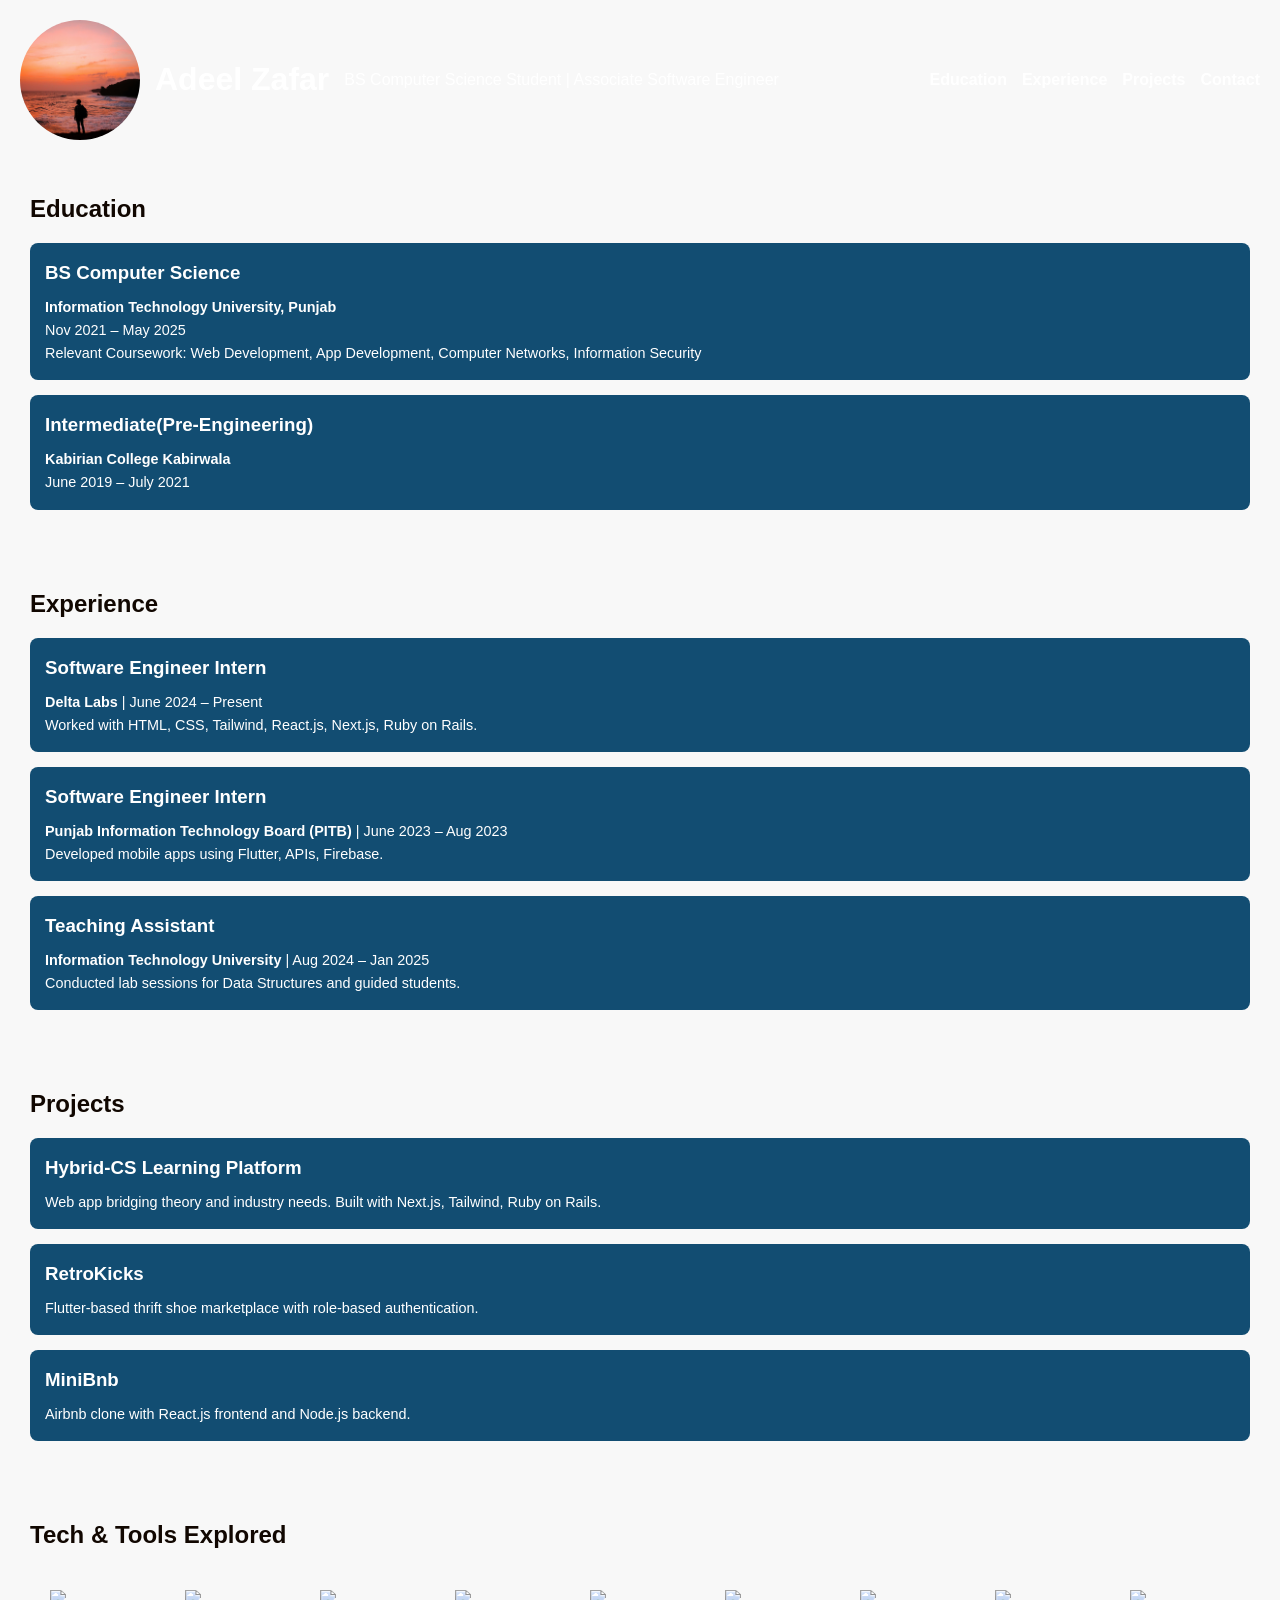
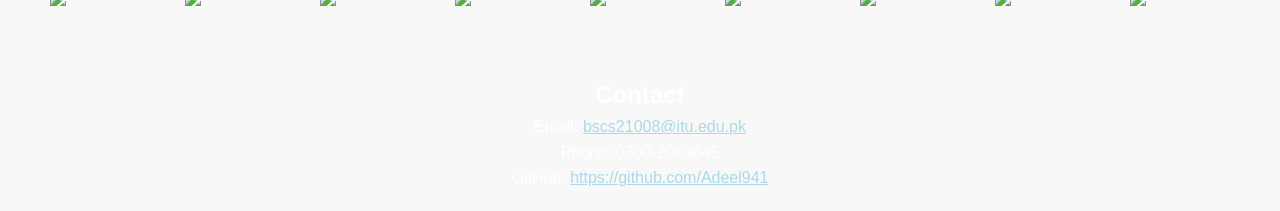
==== index.html @ 144e8c80 "Rename portfolio.html to index.html for GitHub Pages" ====
<!DOCTYPE html>
<html lang="en">
  <head>
    <meta charset="UTF-8" />
    <meta name="viewport" content="width=device-width, initial-scale=1.0" />
    <title>Adeel Zafar | Portfolio</title>
    <link rel="stylesheet" href="portfolio.css" />
    <link
      rel="stylesheet"
      href="https://cdn.jsdelivr.net/gh/devicons/devicon@latest/devicon.min.css"
    />
  </head>
  <body>
    <header>
      <div id="profile"></div>
      <nav>
        <a href="#education">Education</a>
        <a href="#experience">Experience</a>
        <a href="#projects">Projects</a>
        <a href="#contact">Contact</a>
      </nav>
    </header>

    <section id="education">
      <h2>Education</h2>
      <div id="edu"></div>
    </section>

    <section id="experience">
      <h2>Experience</h2>
      <div id="exp"></div>
    </section>

    <section id="projects">
      <h2>Projects</h2>
      <div id="pro"></div>
    </section>

    <section>
      <h2>Tech & Tools Explored</h2>
      <div class="tool">
        <img src="https://cdn.simpleicons.org/react/61DAFB"  />
        <img src="https://cdn.simpleicons.org/nextdotjs/000000"  />
        <img src="https://cdn.simpleicons.org/github/181717"  />
        <img src="https://cdn.simpleicons.org/postman/FF6C37" />
        <img src="https://cdn.simpleicons.org/jira/0052CC"/>
        <img src="https://cdn.simpleicons.org/html5/E34F26"  />
        <img src="https://cdn.simpleicons.org/javascript/F7DF1E" />
        <img src="https://cdn.simpleicons.org/tailwindcss/06B6D4"  />
        <img src="https://cdn.simpleicons.org/cplusplus/00599C"/>
      </div>
    </section>

    <footer id="contact">
      <h2>Contact</h2>
      <div id="fot"></div>
    </footer>
    <script src="script.js"></script>
  </body>
</html>
---- portfolio.css ----
* {
  margin: 0;
  padding: 0;
}

body {
  font-family: Arial, sans-serif;
  line-height: 1.6;
  background-color: #f8f8f8;
}

header {
  background-image: url("https://t4.ftcdn.net/jpg/08/29/92/35/240_F_829923583_Q9qvQUSqXo0URtHNzwwFqU0H0ByKXz1Y.jpg");
  background-size: cover;
  padding: 20px;
  display: flex;
  justify-content: space-between;
  align-items: center;
  flex-wrap: wrap;
}
header #profile {
  display: flex;
  align-items: center;
  gap: 15px;
  color: white;
}
header #profile img {
  border-radius: 50%;
  width: 120px;
  height: 120px;
}
header nav {
  display: flex;
  gap: 15px;
}
header nav a {
  color: white;
  text-decoration: none;
  font-weight: bold;
}
header nav a:hover {
  text-decoration: underline;
}

footer {
  background-image: url("https://t4.ftcdn.net/jpg/08/29/92/35/240_F_829923583_Q9qvQUSqXo0URtHNzwwFqU0H0ByKXz1Y.jpg");
  background-size: cover;
  color: white;
  padding: 20px;
  text-align: center;
}
footer a {
  color: lightblue;
}

.tool {
  display: flex;
  padding: 20px;
  gap: 20px;
  flex-wrap: wrap;
  justify-content: space-between;
}
.tool img {
  width: 100px;
  transition: transform 0.3s ease, filter 0.3s ease;
}
.tool img:hover {
  transform: scale(1.4);
  filter: drop-shadow(0 4px 8px rgba(0, 0, 0, 0.4));
}

section {
  padding: 30px;
}
section h2 {
  color: #110701;
  margin-bottom: 15px;
}
section .card {
  background-color: rgb(18, 77, 114);
  padding: 15px;
  border-radius: 8px;
  margin-bottom: 15px;
}
section .card h3 {
  color: rgb(255, 255, 255);
  margin-bottom: 8px;
}
section .card p {
  color: white;
  font-size: 0.9rem;
}

@media (max-width: 600px) {
  header {
    flex-direction: column;
    align-items: center;
    text-align: center;
  }
  header #profile {
    flex-direction: column;
    align-items: center;
  }
  header nav {
    flex-direction: column;
    gap: 10px;
    margin-top: 15px;
  }
  header nav a {
    font-size: 0.9rem;
  }
  .tool {
    justify-content: center;
    gap: 15px;
    padding: 10px;
  }
  .tool img {
    width: 60px;
  }
}

/*# sourceMappingURL=portfolio.css.map */
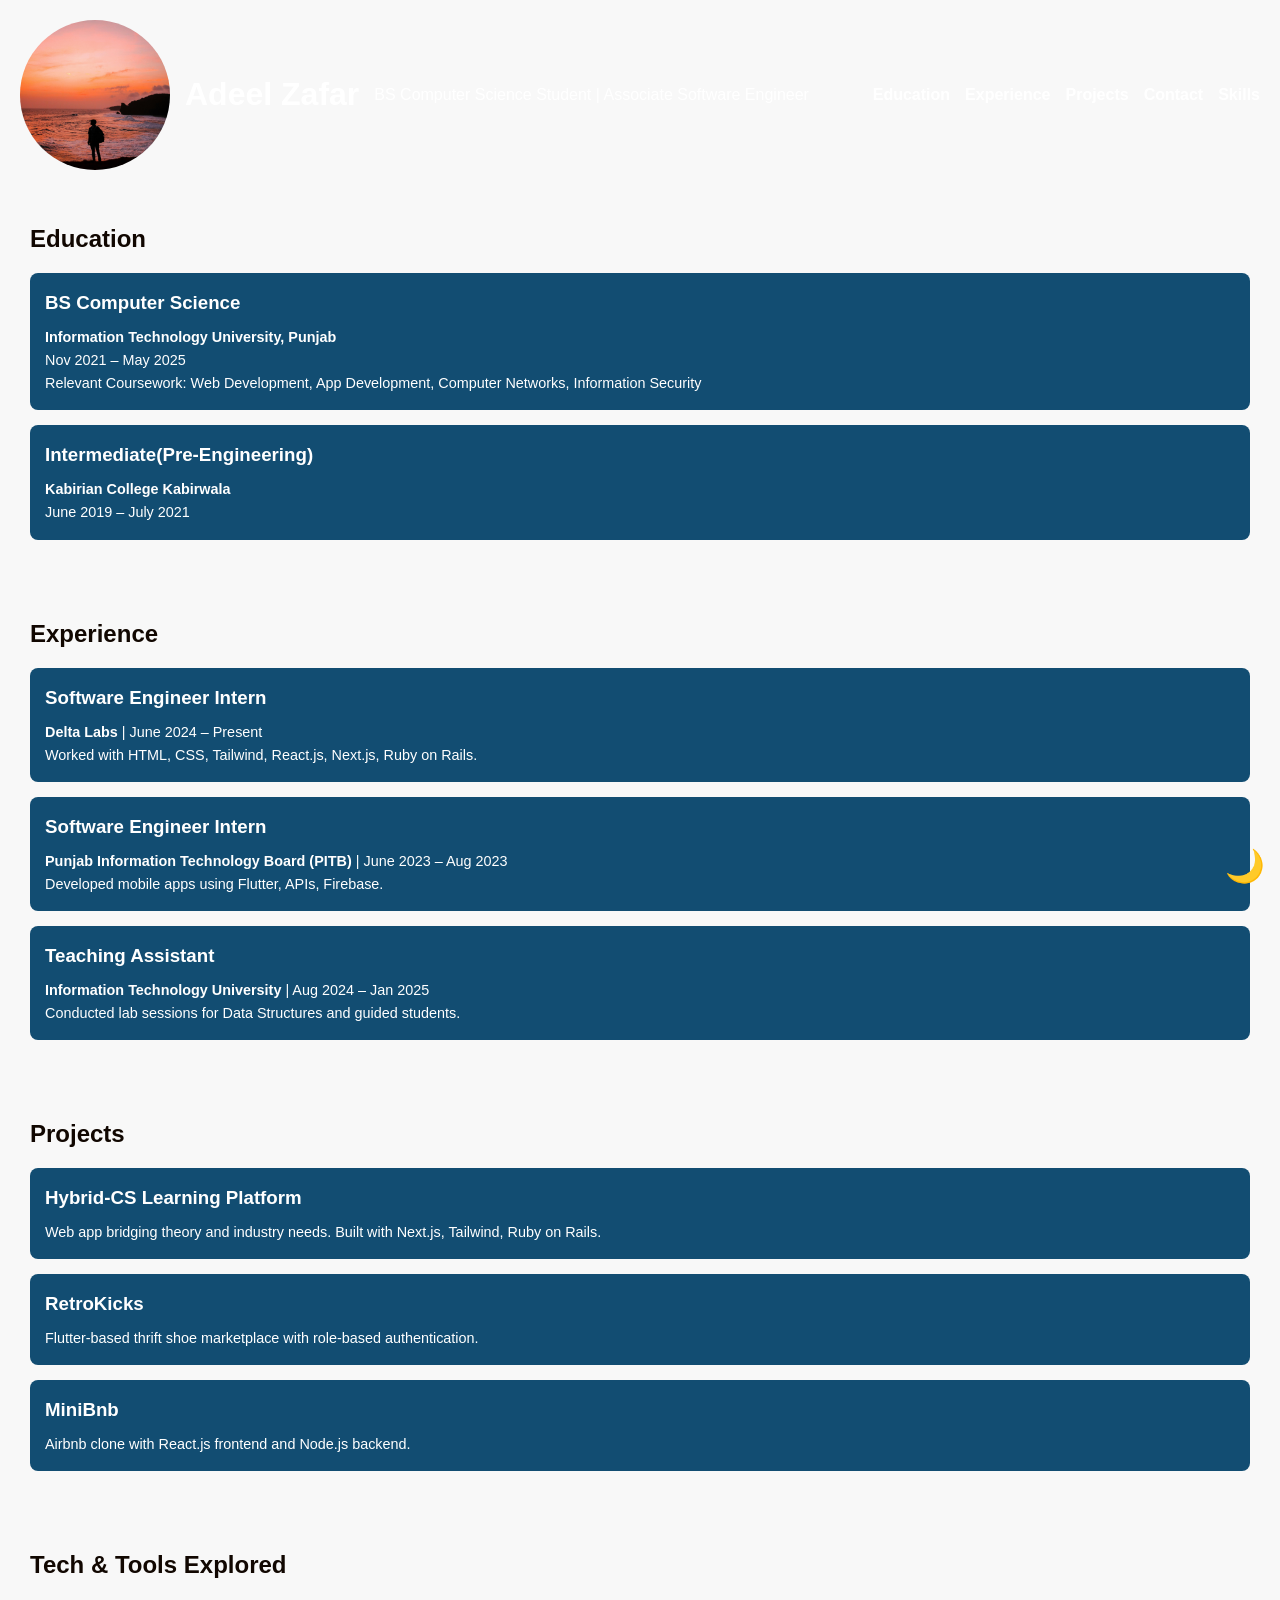
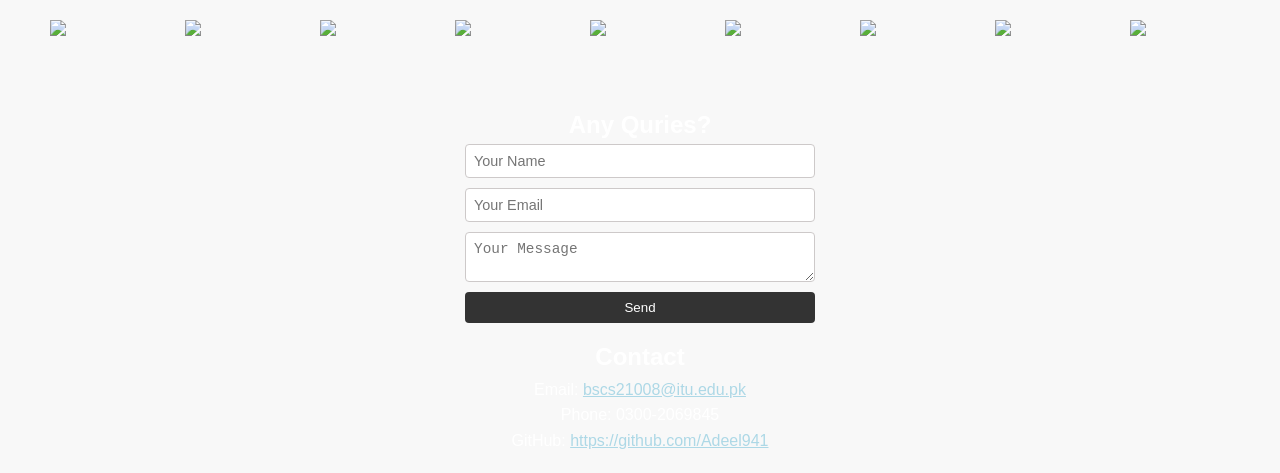
==== commit 2a28e9fa: "add user interaction" ====
--- a/index.html
+++ b/index.html
@@ -12,12 +12,14 @@
   </head>
   <body>
     <header>
+      <button id="change">🌙</button>
       <div id="profile"></div>
       <nav>
         <a href="#education">Education</a>
         <a href="#experience">Experience</a>
         <a href="#projects">Projects</a>
         <a href="#contact">Contact</a>
+        <a href="#tools">Skills</a>
       </nav>
     </header>
 
@@ -36,12 +38,12 @@
       <div id="pro"></div>
     </section>
 
-    <section>
+    <section id="tools">
       <h2>Tech & Tools Explored</h2>
       <div class="tool">
         <img src="https://cdn.simpleicons.org/react/61DAFB"  />
-        <img src="https://cdn.simpleicons.org/nextdotjs/000000"  />
-        <img src="https://cdn.simpleicons.org/github/181717"  />
+        <img src="https://cdn.simpleicons.org/dart/0175C2" />
+        <img src="https://cdn.simpleicons.org/flutter/02569B" />
         <img src="https://cdn.simpleicons.org/postman/FF6C37" />
         <img src="https://cdn.simpleicons.org/jira/0052CC"/>
         <img src="https://cdn.simpleicons.org/html5/E34F26"  />
@@ -52,6 +54,14 @@
     </section>
 
     <footer id="contact">
+      <h2>Any Quries?</h2>
+      <form action="https://formspree.io/f/meozbjag" method="POST">
+        <input type="text" name="name" placeholder="Your Name" required>
+        <input type="email" name="email" placeholder="Your Email" required>
+        <textarea name="message" placeholder="Your Message"></textarea>
+        <button type="submit">Send</button>
+      </form>
+
       <h2>Contact</h2>
       <div id="fot"></div>
     </footer>
--- a/portfolio.css
+++ b/portfolio.css
@@ -26,8 +26,8 @@
 }
 header #profile img {
   border-radius: 50%;
-  width: 120px;
-  height: 120px;
+  width: 150px;
+  height: 150px;
 }
 header nav {
   display: flex;
@@ -69,6 +69,17 @@
   filter: drop-shadow(0 4px 8px rgba(0, 0, 0, 0.4));
 }
 
+.dark {
+  background-color: #0d1117;
+  color: white;
+}
+.dark .card {
+  background: #1f2937;
+}
+.dark section h2 {
+  color: white;
+}
+
 section {
   padding: 30px;
 }
@@ -89,6 +100,53 @@
 section .card p {
   color: white;
   font-size: 0.9rem;
+}
+
+#change {
+  position: fixed;
+  bottom: 15px;
+  right: 15px;
+  background: none;
+  border: none;
+  font-size: xx-large;
+  cursor: pointer;
+  z-index: 1000;
+}
+#change:hover {
+  opacity: 0.7;
+}
+
+#contact {
+  padding: 20px;
+  text-align: center;
+}
+#contact form {
+  display: flex;
+  flex-direction: column;
+  gap: 10px;
+  max-width: 350px;
+  margin: 0 auto;
+}
+#contact form input,
+#contact form textarea {
+  padding: 8px;
+  border: 1px solid #cdc9c9;
+  border-radius: 4px;
+  font-size: 0.9rem;
+}
+#contact form button {
+  padding: 8px;
+  margin-bottom: 15px;
+  border: none;
+  border-radius: 4px;
+  background: #333;
+  color: white;
+  cursor: pointer;
+}
+#contact pre {
+  margin-top: 15px;
+  text-align: left;
+  font-size: 0.85rem;
 }
 
 @media (max-width: 600px) {
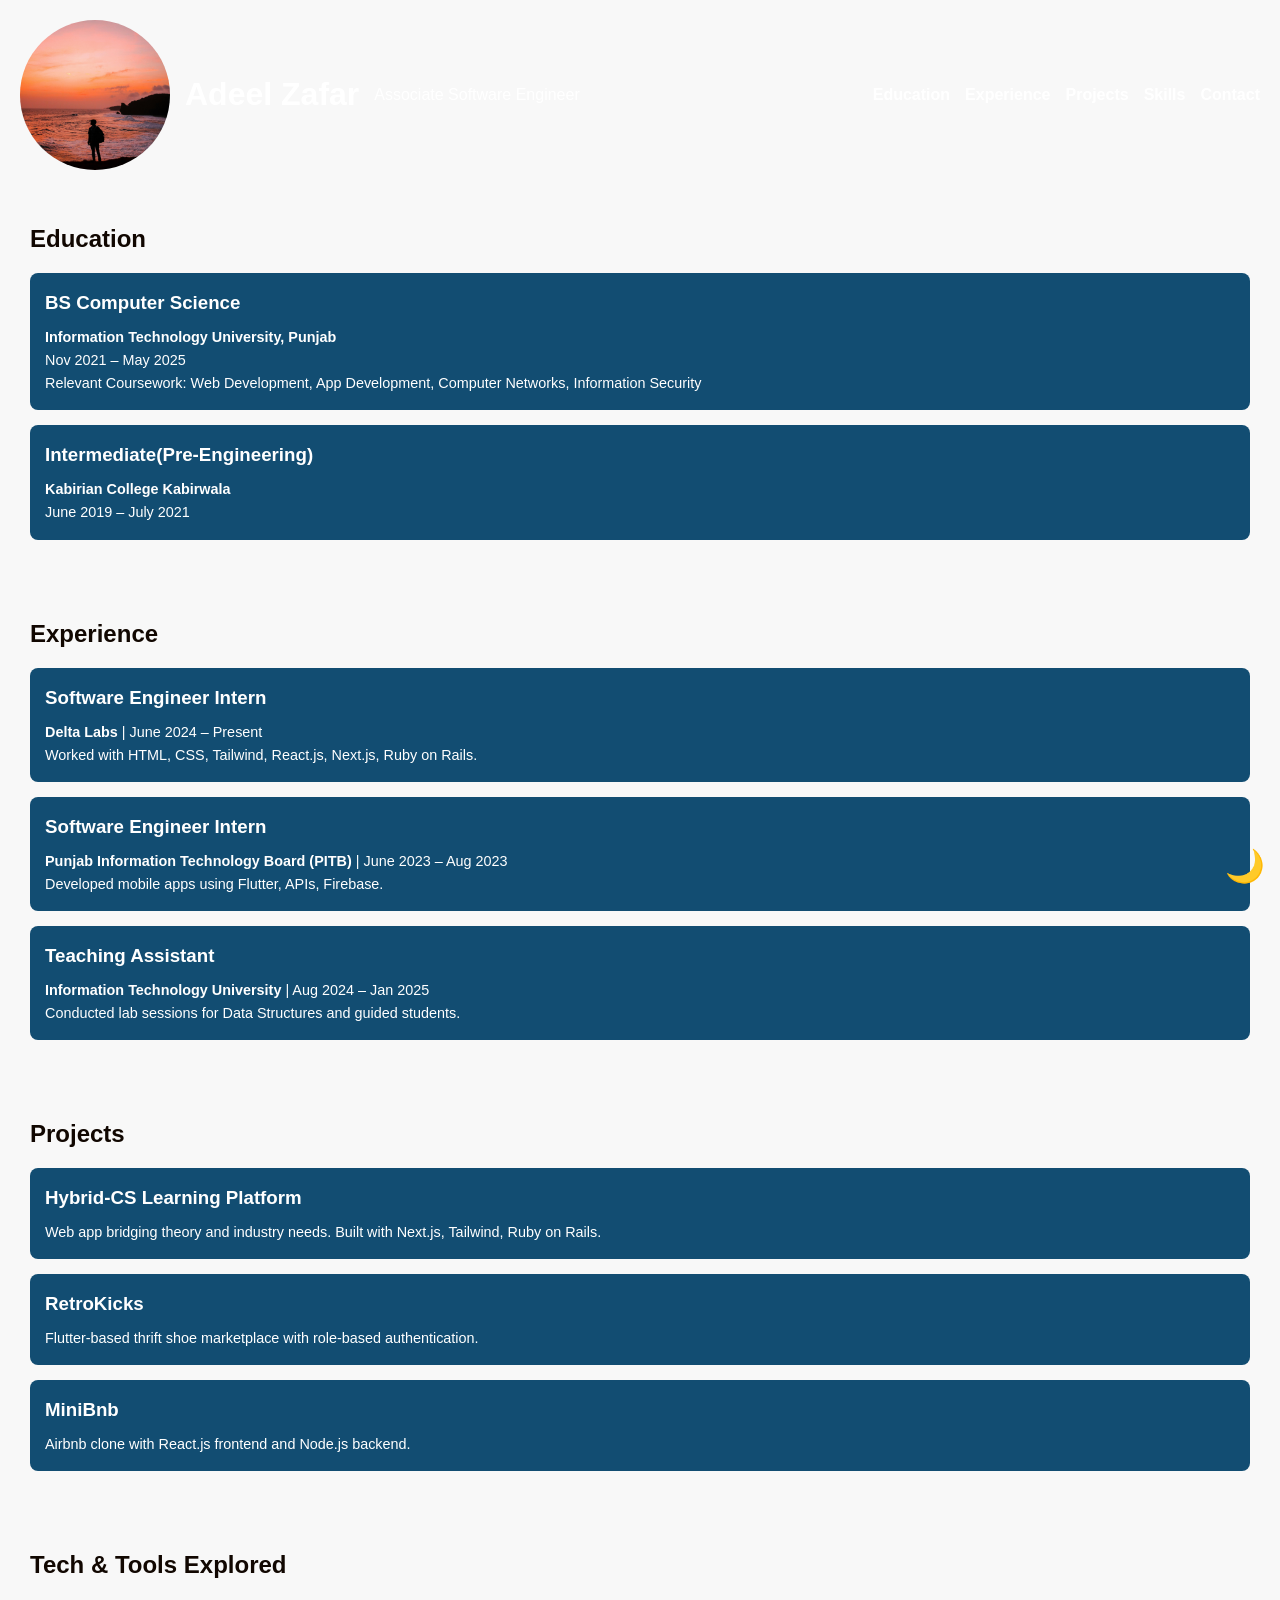
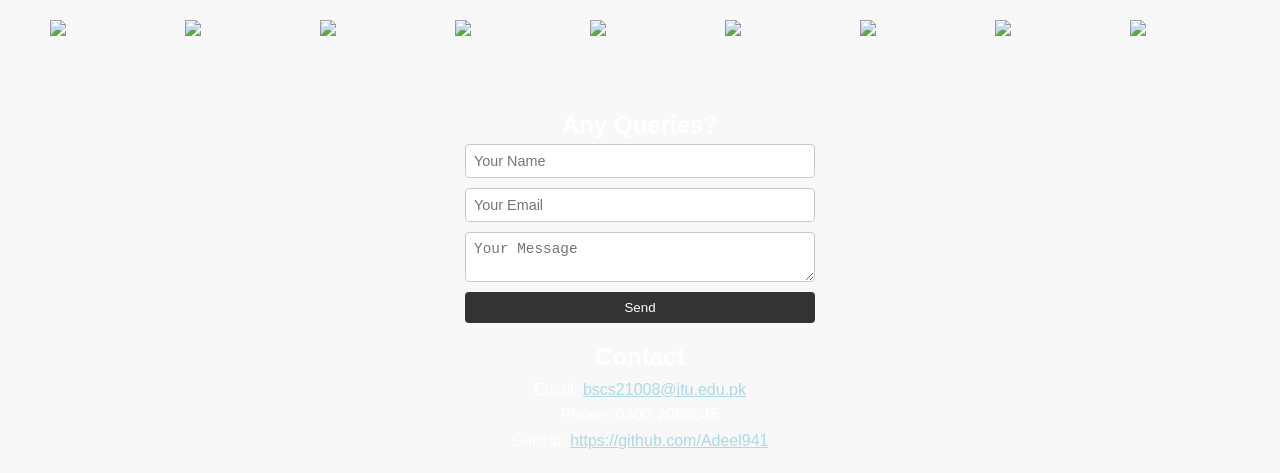
==== commit eea34c9a: "add hamburger menu for mobile" ====
--- a/index.html
+++ b/index.html
@@ -14,14 +14,26 @@
     <header>
       <button id="change">🌙</button>
       <div id="profile"></div>
-      <nav>
+      <nav class="desktop-nav">
         <a href="#education">Education</a>
         <a href="#experience">Experience</a>
         <a href="#projects">Projects</a>
+        <a href="#tools">Skills</a>
         <a href="#contact">Contact</a>
-        <a href="#tools">Skills</a>
       </nav>
+
+       <span class="hamburger" onclick="openNav()">&#9776;</span>
     </header>
+    <div id="myNav" class="menu">
+      <a href="javascript:void(0)" class="closebtn" onclick="closeNav()">&times;</a>
+      <div class="menu-content">
+        <a href="#education" onclick="closeNav()">Education</a>
+        <a href="#experience" onclick="closeNav()">Experience</a>
+        <a href="#projects" onclick="closeNav()">Projects</a>
+        <a href="#tools" onclick="closeNav()">Skills</a>
+        <a href="#contact" onclick="closeNav()">Contact</a>
+      </div>
+    </div>
 
     <section id="education">
       <h2>Education</h2>
@@ -54,7 +66,7 @@
     </section>
 
     <footer id="contact">
-      <h2>Any Quries?</h2>
+      <h2>Any Queries?</h2>
       <form action="https://formspree.io/f/meozbjag" method="POST">
         <input type="text" name="name" placeholder="Your Name" required>
         <input type="email" name="email" placeholder="Your Email" required>
--- a/portfolio.css
+++ b/portfolio.css
@@ -149,7 +149,63 @@
   font-size: 0.85rem;
 }
 
-@media (max-width: 600px) {
+.menu {
+  height: 100%;
+  width: 0;
+  position: fixed;
+  z-index: 1001;
+  top: 0;
+  left: 0;
+  background-color: rgba(0, 0, 0, 0.95);
+  overflow-x: hidden;
+  transition: 0.5s;
+}
+.menu .menu-content {
+  position: relative;
+  top: 25%;
+  width: 100%;
+  text-align: center;
+}
+.menu .menu-content a {
+  padding: 12px;
+  text-decoration: none;
+  font-size: 30px;
+  color: #ccc;
+  display: block;
+  transition: 0.3s;
+}
+.menu .closebtn {
+  position: absolute;
+  top: 20px;
+  right: 45px;
+  font-size: 50px;
+  color: white;
+  cursor: pointer;
+}
+
+.hamburger {
+  display: none;
+  font-size: 32px;
+  cursor: pointer;
+  color: white;
+  position: absolute;
+  top: 20px;
+  left: 20px;
+}
+
+@media screen and (min-width: 768px) and (max-width: 1024px) {
+  nav {
+    align-self: flex-end;
+    margin-left: 170px;
+  }
+}
+@media (max-width: 767px) {
+  nav.desktop-nav {
+    display: none;
+  }
+  .hamburger {
+    display: block;
+  }
   header {
     flex-direction: column;
     align-items: center;
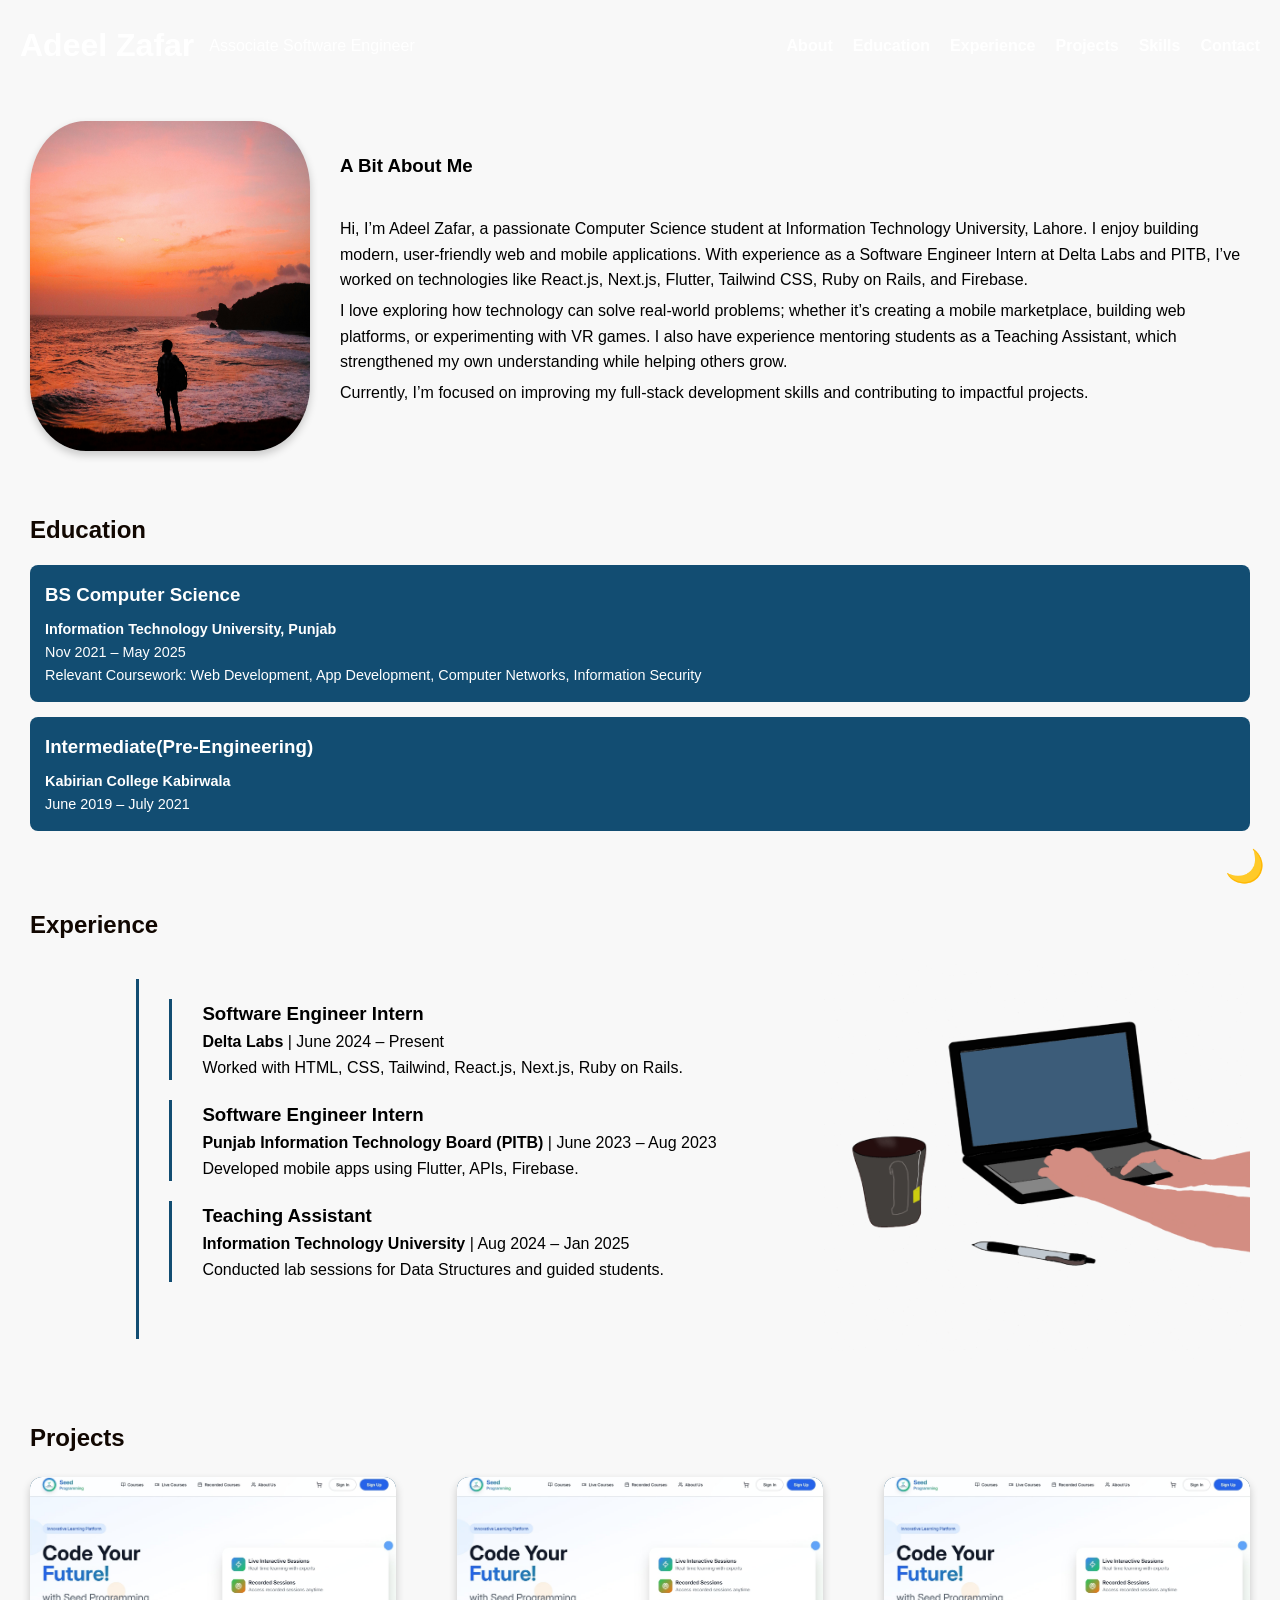
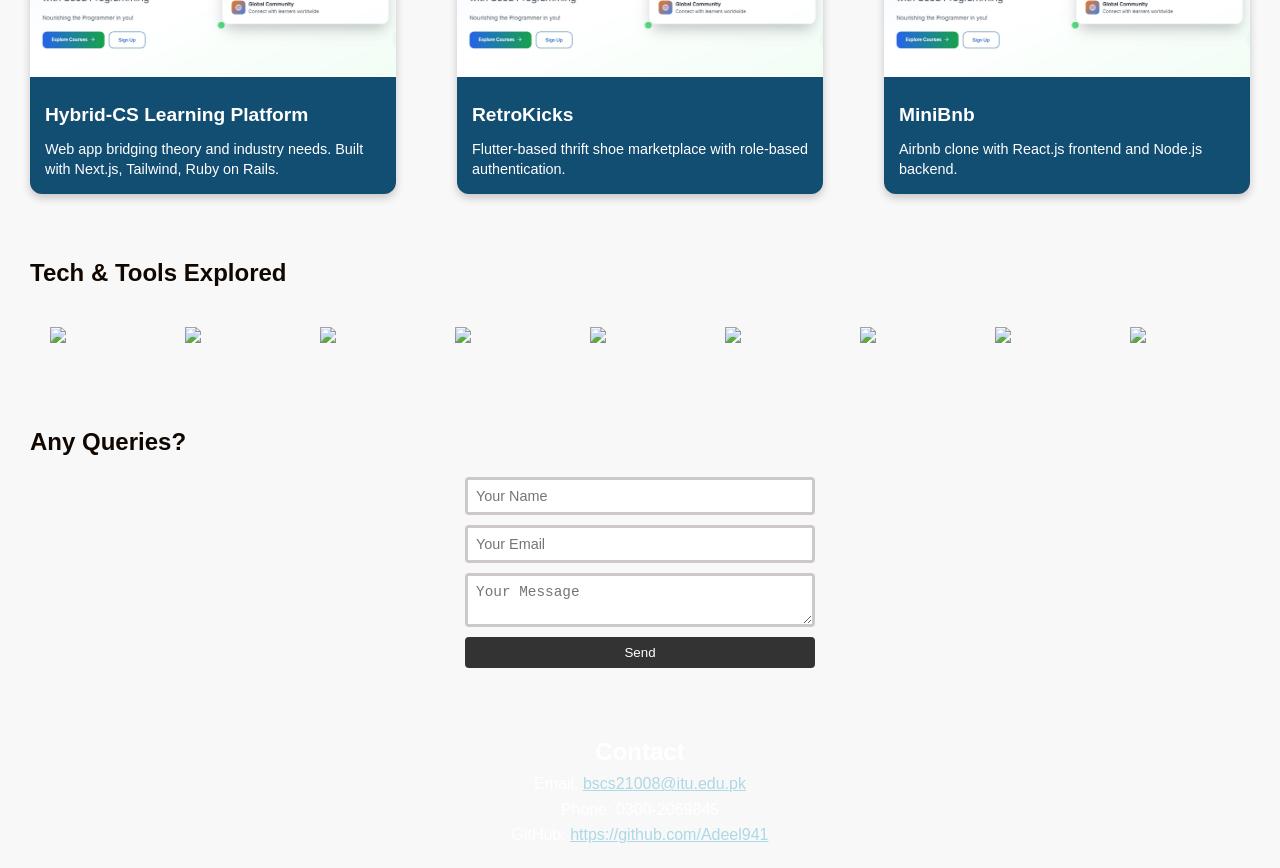
==== commit b152cd48: "change layout" ====
--- a/index.html
+++ b/index.html
@@ -15,6 +15,7 @@
       <button id="change">🌙</button>
       <div id="profile"></div>
       <nav class="desktop-nav">
+        <a href="#about">About</a>
         <a href="#education">Education</a>
         <a href="#experience">Experience</a>
         <a href="#projects">Projects</a>
@@ -27,6 +28,7 @@
     <div id="myNav" class="menu">
       <a href="javascript:void(0)" class="closebtn" onclick="closeNav()">&times;</a>
       <div class="menu-content">
+        <a href="#about" onclick="closeNav()">About</a>
         <a href="#education" onclick="closeNav()">Education</a>
         <a href="#experience" onclick="closeNav()">Experience</a>
         <a href="#projects" onclick="closeNav()">Projects</a>
@@ -35,6 +37,24 @@
       </div>
     </div>
 
+    <section id="about">
+
+     <div id="abt">
+      <img id="img" src="prof.jpg" alt="Profile Picture" />
+      <div>
+        <h3>A Bit About Me</h3>
+        <p>Hi, I’m Adeel Zafar, a passionate Computer Science student at Information Technology University, Lahore. I enjoy building modern, user-friendly web and mobile applications. With experience as a Software Engineer Intern at Delta Labs and PITB, I’ve worked on technologies like React.js, Next.js, Flutter, Tailwind CSS, Ruby on Rails, and Firebase.
+        </p>
+        <p>
+         I love exploring how technology can solve real-world problems; whether it’s creating a mobile marketplace, building web platforms, or experimenting with VR games. I also have experience mentoring students as a Teaching Assistant, which strengthened my own understanding while helping others grow.
+        </p>
+        <p>
+          Currently, I’m focused on improving my full-stack development skills and contributing to impactful projects.
+        </p>
+      </div>
+     </div>
+    </section>
+
     <section id="education">
       <h2>Education</h2>
       <div id="edu"></div>
@@ -42,7 +62,11 @@
 
     <section id="experience">
       <h2>Experience</h2>
-      <div id="exp"></div>
+      <div id="exp-content">
+        <div id="exp"></div>
+        <img src="dev.gif" alt="Developer GIF" id="exp-gif" />
+      </div>
+
     </section>
 
     <section id="projects">
@@ -65,7 +89,7 @@
       </div>
     </section>
 
-    <footer id="contact">
+    <section>
       <h2>Any Queries?</h2>
       <form action="https://formspree.io/f/meozbjag" method="POST">
         <input type="text" name="name" placeholder="Your Name" required>
@@ -73,7 +97,9 @@
         <textarea name="message" placeholder="Your Message"></textarea>
         <button type="submit">Send</button>
       </form>
+    </section>
 
+    <footer id="contact">
       <h2>Contact</h2>
       <div id="fot"></div>
     </footer>
--- a/portfolio.css
+++ b/portfolio.css
@@ -31,7 +31,7 @@
 }
 header nav {
   display: flex;
-  gap: 15px;
+  gap: 20px;
 }
 header nav a {
   color: white;
@@ -77,6 +77,16 @@
   background: #1f2937;
 }
 .dark section h2 {
+  color: white;
+}
+.dark #exp {
+  border-left: 3px solid #fff;
+}
+.dark #exp .experience-item::before {
+  background: #fff;
+  border-color: #1f2937;
+}
+.dark #exp h3, .dark #exp p {
   color: white;
 }
 
@@ -100,6 +110,119 @@
 section .card p {
   color: white;
   font-size: 0.9rem;
+}
+section form {
+  display: flex;
+  flex-direction: column;
+  gap: 10px;
+  max-width: 350px;
+  margin: 0 auto;
+}
+section form input,
+section form textarea {
+  padding: 8px;
+  border: 3px solid #cdc9c9;
+  border-radius: 4px;
+  font-size: 0.9rem;
+}
+section form button {
+  padding: 8px;
+  margin-bottom: 15px;
+  border: none;
+  border-radius: 4px;
+  background: #333;
+  color: white;
+  cursor: pointer;
+}
+
+#pro {
+  display: flex;
+  flex-wrap: wrap;
+  justify-content: space-between;
+  margin-top: 20px;
+}
+
+.project-card {
+  background: rgb(18, 77, 114);
+  border-radius: 12px;
+  overflow: hidden;
+  box-shadow: 0 4px 8px rgba(0, 0, 0, 0.2);
+  transition: transform 0.3s ease, box-shadow 0.3s ease;
+  width: 30%;
+}
+.project-card:hover {
+  transform: translateY(-6px);
+  box-shadow: 0 8px 16px rgba(0, 0, 0, 0.3);
+}
+.project-card img {
+  width: 100%;
+  height: 200px;
+  object-fit: cover;
+}
+.project-card .project-info {
+  padding: 15px;
+}
+.project-card .project-info h3 {
+  font-size: 1.2rem;
+  margin-bottom: 8px;
+  color: rgb(255, 255, 255);
+}
+.project-card .project-info p {
+  font-size: 0.9rem;
+  color: rgb(255, 255, 255);
+  line-height: 1.4;
+}
+
+#img {
+  border-radius: 20%;
+  height: 330px;
+  width: 280px;
+  box-shadow: 0 4px 8px rgba(0, 0, 0, 0.2);
+  transition: transform 0.3s ease, box-shadow 0.3s ease;
+}
+#img:hover {
+  transform: translateY(-6px);
+  box-shadow: 0 8px 16px rgba(0, 0, 0, 0.3);
+}
+
+#abt {
+  display: flex;
+}
+#abt h3 {
+  padding: 30px 0px 30px 30px;
+}
+#abt p {
+  padding-left: 30px;
+  padding-top: 5px;
+  font-family: "Lucida Sans", "Lucida Sans Regular", "Lucida Grande", "Lucida Sans Unicode", Geneva, Verdana, sans-serif;
+}
+
+#exp {
+  position: relative;
+  margin: 20px auto;
+  padding-left: 30px;
+  border-left: 3px solid rgb(18, 77, 114);
+}
+#exp .experience-item {
+  position: relative;
+  margin-bottom: 25px;
+}
+#exp .experience-item h3 {
+  color: #110701;
+  font-size: 1.1rem;
+}
+#exp .experience-item p {
+  color: #444;
+  font-size: 0.9rem;
+}
+
+#exp-gif {
+  width: 35%;
+  height: 400px;
+}
+
+#exp-content {
+  display: flex;
 }
 
 #change {
@@ -116,37 +239,13 @@
   opacity: 0.7;
 }
 
+#mob-img {
+  display: none;
+}
+
 #contact {
   padding: 20px;
   text-align: center;
-}
-#contact form {
-  display: flex;
-  flex-direction: column;
-  gap: 10px;
-  max-width: 350px;
-  margin: 0 auto;
-}
-#contact form input,
-#contact form textarea {
-  padding: 8px;
-  border: 1px solid #cdc9c9;
-  border-radius: 4px;
-  font-size: 0.9rem;
-}
-#contact form button {
-  padding: 8px;
-  margin-bottom: 15px;
-  border: none;
-  border-radius: 4px;
-  background: #333;
-  color: white;
-  cursor: pointer;
-}
-#contact pre {
-  margin-top: 15px;
-  text-align: left;
-  font-size: 0.85rem;
 }
 
 .menu {
@@ -198,6 +297,12 @@
     align-self: flex-end;
     margin-left: 170px;
   }
+  #img {
+    display: none;
+  }
+  #mob-img {
+    display: block;
+  }
 }
 @media (max-width: 767px) {
   nav.desktop-nav {
@@ -231,6 +336,37 @@
   .tool img {
     width: 60px;
   }
+  #pro {
+    flex-direction: column;
+    align-items: center;
+    gap: 20px;
+  }
+  .project-card {
+    width: 90%;
+  }
+  .project-card img {
+    height: 140px;
+  }
+  #img {
+    display: none;
+  }
+  #mob-img {
+    display: block;
+  }
+  #abt {
+    display: flex;
+    padding-left: 0%;
+  }
+  #abt h3 {
+    padding-left: 10px;
+    padding-top: 20px;
+  }
+  #abt p {
+    padding: 10px;
+  }
+  #exp-gif {
+    display: none;
+  }
 }
 
 /*# sourceMappingURL=portfolio.css.map */
